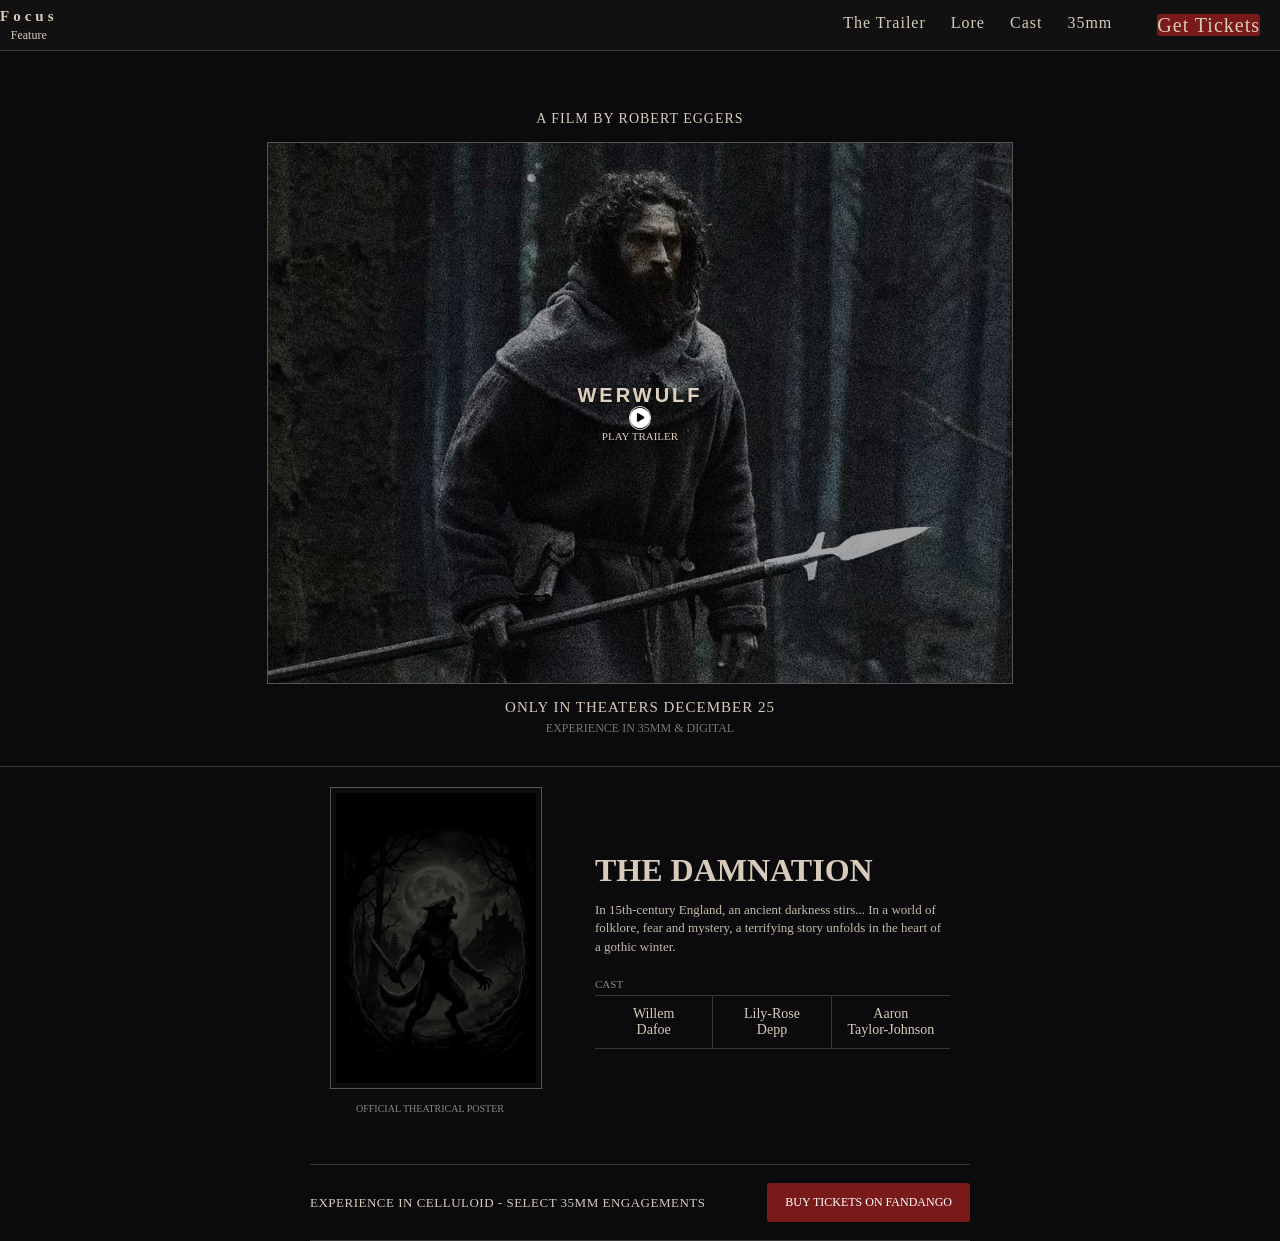
==== index.html @ 2f6d6491 "first commit" ====
<!doctype html>
<html lang="en">
  <head>
    <meta charset="UTF-8" />
    <meta name="viewport" content="width=device-width, initial-scale=1.0" />
    <link rel="stylesheet" href="style.css" />
    <link
      rel="stylesheet"
      href="https://cdnjs.cloudflare.com/ajax/libs/font-awesome/6.7.2/css/all.min.css"
    />
    <title>HorrorMovie</title>
  </head>
  <body>
    <header>
      <div class="logo">
        <h3 class="logo_1">Focus</h3>
        <span class="logo_span">Feature</span>
      </div>
      <nav>
        <ul>
          <li><a href="#trailer">The Trailer</a></li>
          <li><a href="#lore">Lore</a></li>
          <li><a href="#cast">Cast</a></li>
          <li><a href="https://www.fandango.com/werwulf-2026-246368/movie-overview">35mm</a></li>
          <li><a href="https://www.fandango.com/werwulf-2026-246368/movie-overview" id="btn">Get Tickets</a></li>
        </ul>
      </nav>
    </header>
    <main>
      <section class="trailer_section_1" id="trailer">
        <p id="film_credit">A FILM BY ROBERT EGGERS</p>
        <div class="trailer_container">
          <img
            src="./images/Werewulf-Robert-Eggers-Aaron-Taylor-Johnson.jpg"
            alt="WerWulf image"
          />
          <div class="trailer_content">
            <h1>WERWULF</h1>
            <a
              href="https://www.youtube.com/watch?v=cmjpadVj-Vk"
              class="play"
              target="_blank"
              aria-label="Watch Trailer"
            >
              <i class="fa-solid fa-circle-play"></i>
            </a>
            <p>PLAY TRAILER</p>
          </div>
        </div>
        <div class="release-info">
          <h3>ONLY IN THEATERS DECEMBER 25</h3>
          <p>EXPERIENCE IN 35MM & DIGITAL</p>
        </div>
      </section>
    </main>

    <section class="movie_info" id="lore">
      <div class="poster">
        <img
          src="./images/Gemini_Generated_Image_iqwkwqiqwkwqiqwk.jpg"
          alt="Official Poster"
        />
        <p>OFFICIAL THEATRICAL POSTER</p>
      </div>

      <div class="damnation">
        <h2>THE DAMNATION</h2>
        <p class="description">
          In 15th-century England, an ancient darkness stirs... In a world of
          folklore, fear and mystery, a terrifying story unfolds in the heart of
          a gothic winter.
        </p>

        <p class="cast_info" id="cast">CAST</p>

        <div class="cast">
          <div>Willem<br />Dafoe</div>
          <div>
            Lily-Rose<br />
            Depp
          </div>
          <div>Aaron<br />Taylor-Johnson</div>
        </div>
      </div>
    </section>
    <footer class="footer">
      <div class="footer-content">
        <p>EXPERIENCE IN CELLULOID - SELECT 35MM ENGAGEMENTS</p>

        <a href="https://www.fandango.com/werwulf-2026-246368/movie-overview" class="footer-btn"> BUY TICKETS ON FANDANGO </a>
      </div>
    </footer>
  </body>
</html>
---- style.css ----
*{
    margin:0px;
}
    
    body {
    background-color: #0b0b0d;
    color: #d8cbbb;
    height:100vh;
    width:100vw;
}

header{
    display:flex;
    justify-content:space-between;
    background-color: #111111;
    align-items:center;
    padding:12px,35px;
    height: 50px;
    border-bottom: 1px solid #383838;

}

.logo{
    display:flex;
    flex-direction: column;
    align-items: center;
    gap: 3px;
     
    
}

.logo_1{
   font-size: 15px; 
     letter-spacing: 4px; 
}

.logo_span{
   font-size:12px; 
}

nav ul{
    list-style:none;
    display:flex;
    gap: 25px;
   
   }


nav ul li
{
font-family:'Gill Sans', 'Gill Sans MT', Calibri, 'Trebuchet MS', sans-serif
font-size 18px;
}

nav a{
   text-decoration: none; 
    color: #d8cbbb;
    
    letter-spacing: 1px;
}

nav a:hover{
    background-color:#C6A878
}

#btn{
   background-color: #791a1a;
   padding:12px,18px;
   font-size:20px;
   margin:20px;
   border-radius: 3px;
  

}




.trailer_section_1{
    text-align: center;
     padding:30px 20px;
    border-bottom: 1px solid #383838;
   
}
#film_credit{
    font-family: Georgia, serif;
    font-size: 14px;
    letter-spacing: 1px;
    color: #d8cbbb;
    margin-bottom: 15px;
    padding-top:30px;
   
}

.trailer_container{
     position: relative;
  width:60%;
 margin: 0 auto;

border: 1px solid #555;

}

.trailer_container img{
    width:100%;
    height:60vh;
    object-fit: cover;
    display: block;
    filter: brightness(65%);
     
}

.trailer_content{
     position: absolute;
    top: 50%;
    left: 50%;
    transform: translate(-50%, -50%);
    text-align: center;
    width: 100%;
}

.trailer_content h1{
    font-family: 'Gill Sans', 'Gill Sans MT', Calibri, 'Trebuchet MS', sans-serif;
    font-size:20px;
    color: #e0d1bf;
    letter-spacing: 3px;

}

.play{
        width: 55px;
    height: 55px;
    border-radius: 50%;
    border: 1px solid #d8cbbb;
    background: rgba(0, 0, 0, 0.7);
    color: white;
    font-size: 20px;
    cursor: pointer;
    margin: 10px 0;
}
.play:hover {
    background: #791a1a;
}

.trailer_content p{
       font-family: Georgia, serif;
    color: #d8cbbb;
    font-size: 11px;

}
.release-info {
    margin-top: 15px;
}

.release-info h3 {
    font-family: Georgia, serif;
    font-size: 15px;
    font-weight: normal;
    color: #d8cbbb;
    letter-spacing: 1px;
}

.release-info p {
    font-family: Georgia, serif;
    font-size: 12px;
    color: #777;
    margin-top: 5px;
    
}

.movie_info{
     display: grid;
    grid-template-columns: 200px 1fr;
    gap: 65px;

    max-width: 620px;
    margin: 20px auto 50px;
    align-items: center;
    
}

.poster{
    text-align:center;
}

.poster img{
    width: 100%;
    height: 290px;
    object-fit: cover;
    border: 1px solid #555;
    padding: 5px; 
}

.poster p{
     font-size: 10px;
    color: #888;
    margin-top: 10px;
}


.damnation h2 {
    font-family:cursive;
    font-size: 32px;
    color: #d8cbbb;
    margin-bottom: 12px;
}

.description{

    font-family: Georgia, serif;
    font-size: 13px;
    line-height: 1.4;
    color: #c5b9a9;
    margin-bottom: 22px;
}

.cast_info{
     font-size: 11px;
    color: #888;
    margin-bottom: 5px;

}

.cast {
    display: grid;
    grid-template-columns: repeat(3, 1fr);
    border-top: 1px solid #383838;
    border-bottom: 1px solid #383838;
}

.cast div {
    text-align: center;
    padding: 10px 5px;
    font-family: Georgia, serif;
    font-size: 14px;
    color: #d8cbbb;
    border-right: 1px solid #383838;
}

.cast div:last-child {
    border-right: none;
}

.footer{
      max-width: 660px;
    margin: 40px auto;
    border-top: 1px solid #383838;
    border-bottom: 1px solid #383838;
    position: relative;
}

.footer-content {
    display: flex;
    justify-content: space-between;
    align-items: center;
    gap: 15px;
    padding: 18px 0;
}

.footer-content p {
    font-family: Georgia, serif;
    font-size: 13px;
    color: #d8cbbb;
    letter-spacing: 0.5px;
}
.footer-btn {
    background-color: #791a1a;
    color: #ffffff;
    text-decoration: none;
    font-family: Georgia, serif;
    font-size: 12px;
    padding: 12px 18px;
    white-space: nowrap;
    border-radius: 3px;


}
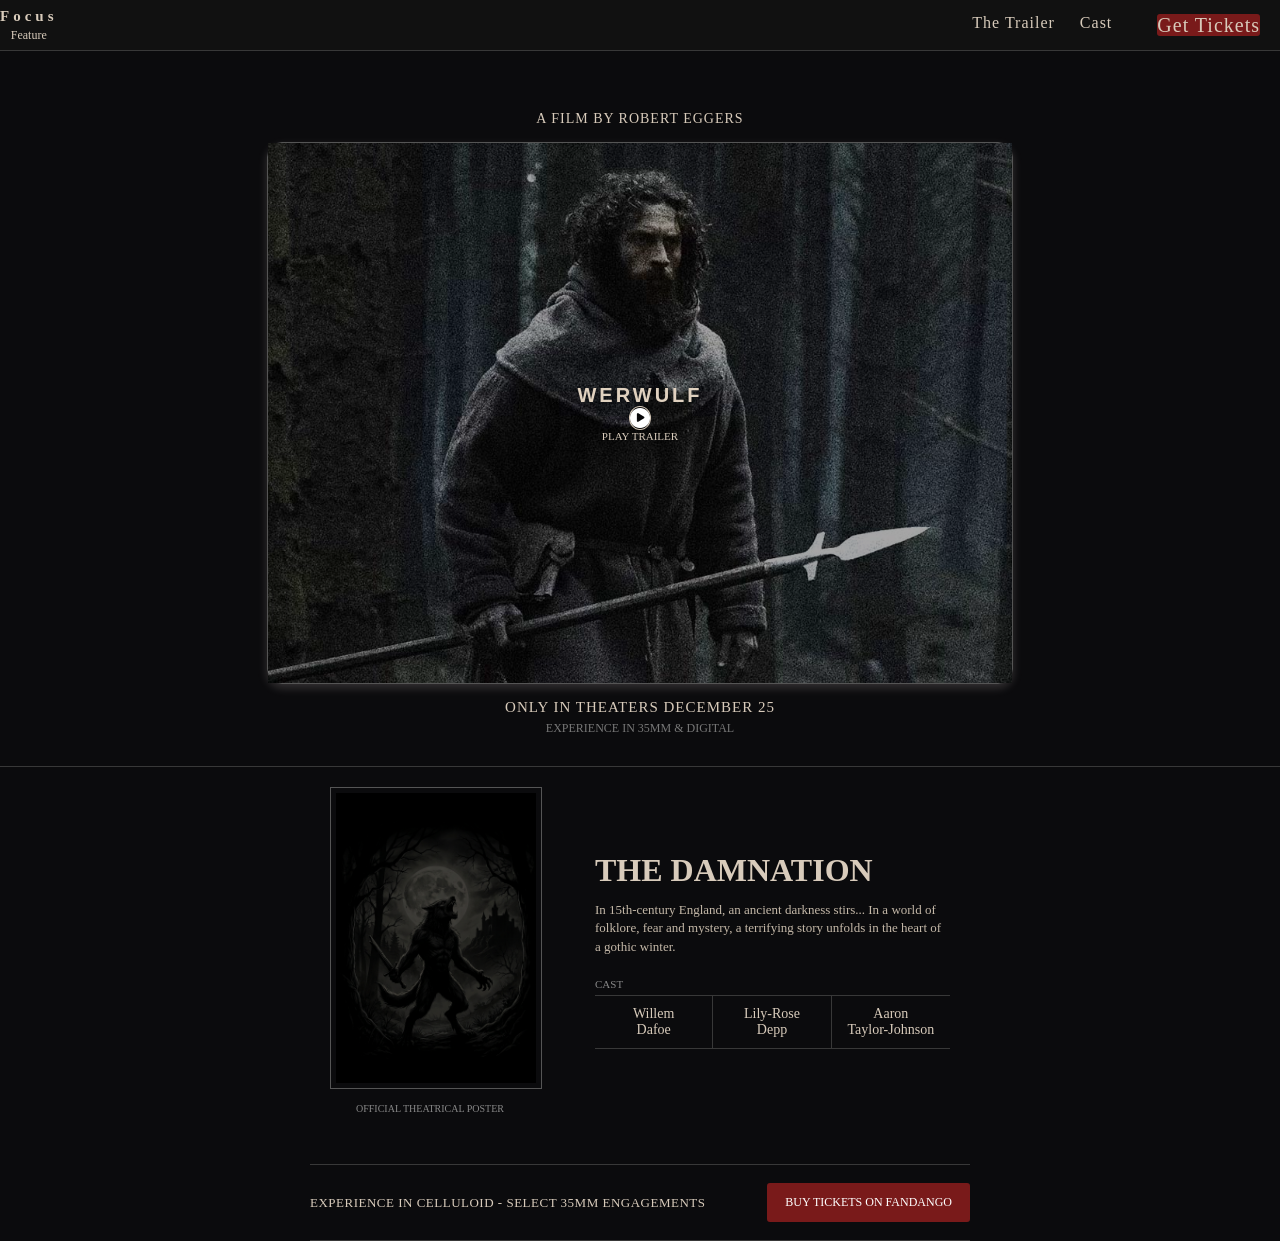
==== commit 0a125490: "updating index and style" ====
--- a/index.html
+++ b/index.html
@@ -19,9 +19,9 @@
       <nav>
         <ul>
           <li><a href="#trailer">The Trailer</a></li>
-          <li><a href="#lore">Lore</a></li>
+          <!-- <li><a href="#lore">Lore</a></li> -->
           <li><a href="#cast">Cast</a></li>
-          <li><a href="https://www.fandango.com/werwulf-2026-246368/movie-overview">35mm</a></li>
+          <!-- <li><a href="https://www.fandango.com/werwulf-2026-246368/movie-overview">35mm</a></li> -->
           <li><a href="https://www.fandango.com/werwulf-2026-246368/movie-overview" id="btn">Get Tickets</a></li>
         </ul>
       </nav>
--- a/style.css
+++ b/style.css
@@ -97,7 +97,8 @@
      position: relative;
   width:60%;
  margin: 0 auto;
-
+ border-radius: 15px;
+ box-shadow: 0 4px 10px rgba(220, 206, 206, 0.2);
 border: 1px solid #555;
 
 }
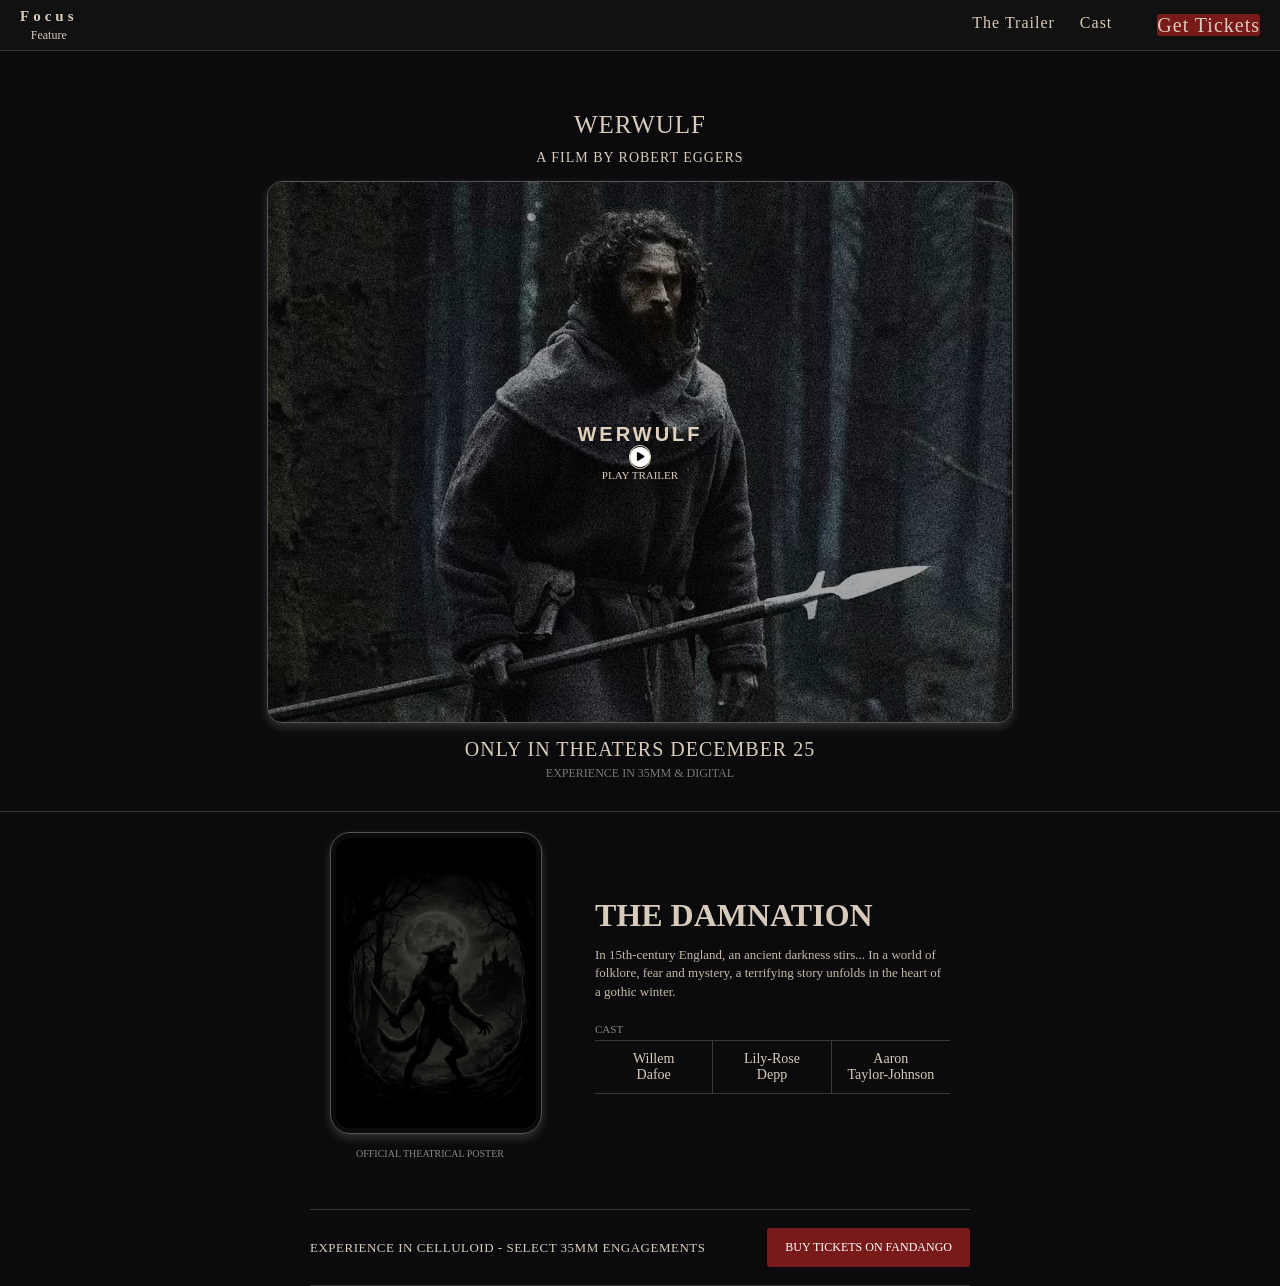
==== commit bba08b95: "added movie name" ====
--- a/index.html
+++ b/index.html
@@ -28,7 +28,9 @@
     </header>
     <main>
       <section class="trailer_section_1" id="trailer">
+        <p class="movie-name">WERWULF</p>
         <p id="film_credit">A FILM BY ROBERT EGGERS</p>
+        
         <div class="trailer_container">
           <img
             src="./images/Werewulf-Robert-Eggers-Aaron-Taylor-Johnson.jpg"
--- a/style.css
+++ b/style.css
@@ -1,119 +1,130 @@
-
-*{
-    margin:0px;
-}
-    
-    body {
+* {
+    margin: 0px;
+}
+
+body {
     background-color: #0b0b0d;
     color: #d8cbbb;
-    height:100vh;
-    width:100vw;
-}
-
-header{
-    display:flex;
-    justify-content:space-between;
+    height: 100vh;
+    width: 100vw;
+}
+
+header {
+    display: flex;
+    justify-content: space-between;
     background-color: #111111;
+    align-items: center;
+    padding: 12px, 35px;
+    height: 50px;
+    border-bottom: 1px solid #383838;
+
+}
+
+.logo {
+    display: flex;
+    flex-direction: column;
     align-items:center;
-    padding:12px,35px;
-    height: 50px;
-    border-bottom: 1px solid #383838;
-
-}
-
-.logo{
-    display:flex;
-    flex-direction: column;
-    align-items: center;
     gap: 3px;
-     
-    
-}
-
-.logo_1{
-   font-size: 15px; 
-     letter-spacing: 4px; 
-}
-
-.logo_span{
-   font-size:12px; 
-}
-
-nav ul{
-    list-style:none;
-    display:flex;
+    padding-left: 20px;
+   
+
+
+}
+
+.logo_1 {
+    font-size: 15px;
+    letter-spacing: 4px;
+}
+
+.logo_span {
+    font-size: 12px;
+}
+
+nav ul {
+    list-style: none;
+    display: flex;
     gap: 25px;
-   
-   }
-
-
-nav ul li
-{
-font-family:'Gill Sans', 'Gill Sans MT', Calibri, 'Trebuchet MS', sans-serif
-font-size 18px;
-}
-
-nav a{
-   text-decoration: none; 
-    color: #d8cbbb;
-    
-    letter-spacing: 1px;
-}
-
-nav a:hover{
-    background-color:#C6A878
-}
-
-#btn{
-   background-color: #791a1a;
-   padding:12px,18px;
-   font-size:20px;
-   margin:20px;
-   border-radius: 3px;
-  
-
-}
-
-
-
-
-.trailer_section_1{
-    text-align: center;
-     padding:30px 20px;
-    border-bottom: 1px solid #383838;
-   
-}
-#film_credit{
+
+}
+
+
+nav ul li {
+    font-family: 'Gill Sans', 'Gill Sans MT', Calibri, 'Trebuchet MS', sans-serif font-size 18px;
+}
+
+nav a {
+    text-decoration: none;
+    color: #d8cbbb;
+
+    letter-spacing: 1px;
+}
+
+nav a:hover {
+    background-color: #C6A878
+}
+
+#btn {
+    background-color: #791a1a;
+    padding: 12px, 18px;
+    font-size: 20px;
+    margin: 20px;
+    border-radius: 3px;
+
+
+}
+
+
+
+
+.trailer_section_1 {
+    text-align: center;
+    padding: 30px 20px;
+    border-bottom: 1px solid #383838;
+
+}
+
+#film_credit {
     font-family: Georgia, serif;
     font-size: 14px;
     letter-spacing: 1px;
     color: #d8cbbb;
     margin-bottom: 15px;
-    padding-top:30px;
-   
-}
-
-.trailer_container{
-     position: relative;
-  width:60%;
- margin: 0 auto;
- border-radius: 15px;
- box-shadow: 0 4px 10px rgba(220, 206, 206, 0.2);
-border: 1px solid #555;
-
-}
-
-.trailer_container img{
-    width:100%;
-    height:60vh;
+    padding-top: 10px;
+
+}
+.movie-name {
+    font-family: Georgia, serif;
+    font-size: 25px;
+    letter-spacing: 1px;
+    color: #d8cbbb;
+    margin-bottom: 1px;
+    padding-top: 30px;
+
+
+}
+
+.trailer_container {
+    position: relative;
+    width: 60%;
+    margin: 0 auto;
+    border-radius: 15px;
+    box-shadow: 0 4px 10px rgba(220, 206, 206, 0.2);
+    border: 1px solid #555;
+
+}
+
+.trailer_container img {
+    width: 100%;
+    height: 60vh;
     object-fit: cover;
     display: block;
+    border-radius: 15px;
     filter: brightness(65%);
-     
-}
-
-.trailer_content{
-     position: absolute;
+
+}
+
+.trailer_content {
+    position: absolute;
     top: 50%;
     left: 50%;
     transform: translate(-50%, -50%);
@@ -121,16 +132,16 @@
     width: 100%;
 }
 
-.trailer_content h1{
+.trailer_content h1 {
     font-family: 'Gill Sans', 'Gill Sans MT', Calibri, 'Trebuchet MS', sans-serif;
-    font-size:20px;
+    font-size: 20px;
     color: #e0d1bf;
     letter-spacing: 3px;
 
 }
 
-.play{
-        width: 55px;
+.play {
+    width: 55px;
     height: 55px;
     border-radius: 50%;
     border: 1px solid #d8cbbb;
@@ -140,23 +151,25 @@
     cursor: pointer;
     margin: 10px 0;
 }
+
 .play:hover {
     background: #791a1a;
 }
 
-.trailer_content p{
-       font-family: Georgia, serif;
+.trailer_content p {
+    font-family: Georgia, serif;
     color: #d8cbbb;
     font-size: 11px;
 
 }
+
 .release-info {
     margin-top: 15px;
 }
 
 .release-info h3 {
     font-family: Georgia, serif;
-    font-size: 15px;
+    font-size: 20px;
     font-weight: normal;
     color: #d8cbbb;
     letter-spacing: 1px;
@@ -167,47 +180,49 @@
     font-size: 12px;
     color: #777;
     margin-top: 5px;
-    
-}
-
-.movie_info{
-     display: grid;
+
+}
+
+.movie_info {
+    display: grid;
     grid-template-columns: 200px 1fr;
     gap: 65px;
 
     max-width: 620px;
     margin: 20px auto 50px;
     align-items: center;
-    
-}
-
-.poster{
-    text-align:center;
-}
-
-.poster img{
+
+}
+
+.poster {
+    text-align: center;
+}
+
+.poster img {
     width: 100%;
     height: 290px;
     object-fit: cover;
     border: 1px solid #555;
-    padding: 5px; 
-}
-
-.poster p{
-     font-size: 10px;
+    box-shadow: 0 4px 10px rgba(220, 206, 206, 0.2);
+    border-radius: 20px;
+    padding: 5px;
+}
+
+.poster p {
+    font-size: 10px;
     color: #888;
     margin-top: 10px;
 }
 
 
 .damnation h2 {
-    font-family:cursive;
+    font-family: cursive;
     font-size: 32px;
     color: #d8cbbb;
     margin-bottom: 12px;
 }
 
-.description{
+.description {
 
     font-family: Georgia, serif;
     font-size: 13px;
@@ -216,8 +231,8 @@
     margin-bottom: 22px;
 }
 
-.cast_info{
-     font-size: 11px;
+.cast_info {
+    font-size: 11px;
     color: #888;
     margin-bottom: 5px;
 
@@ -243,8 +258,8 @@
     border-right: none;
 }
 
-.footer{
-      max-width: 660px;
+.footer {
+    max-width: 660px;
     margin: 40px auto;
     border-top: 1px solid #383838;
     border-bottom: 1px solid #383838;
@@ -265,6 +280,7 @@
     color: #d8cbbb;
     letter-spacing: 0.5px;
 }
+
 .footer-btn {
     background-color: #791a1a;
     color: #ffffff;
@@ -276,4 +292,4 @@
     border-radius: 3px;
 
 
-}
+}
